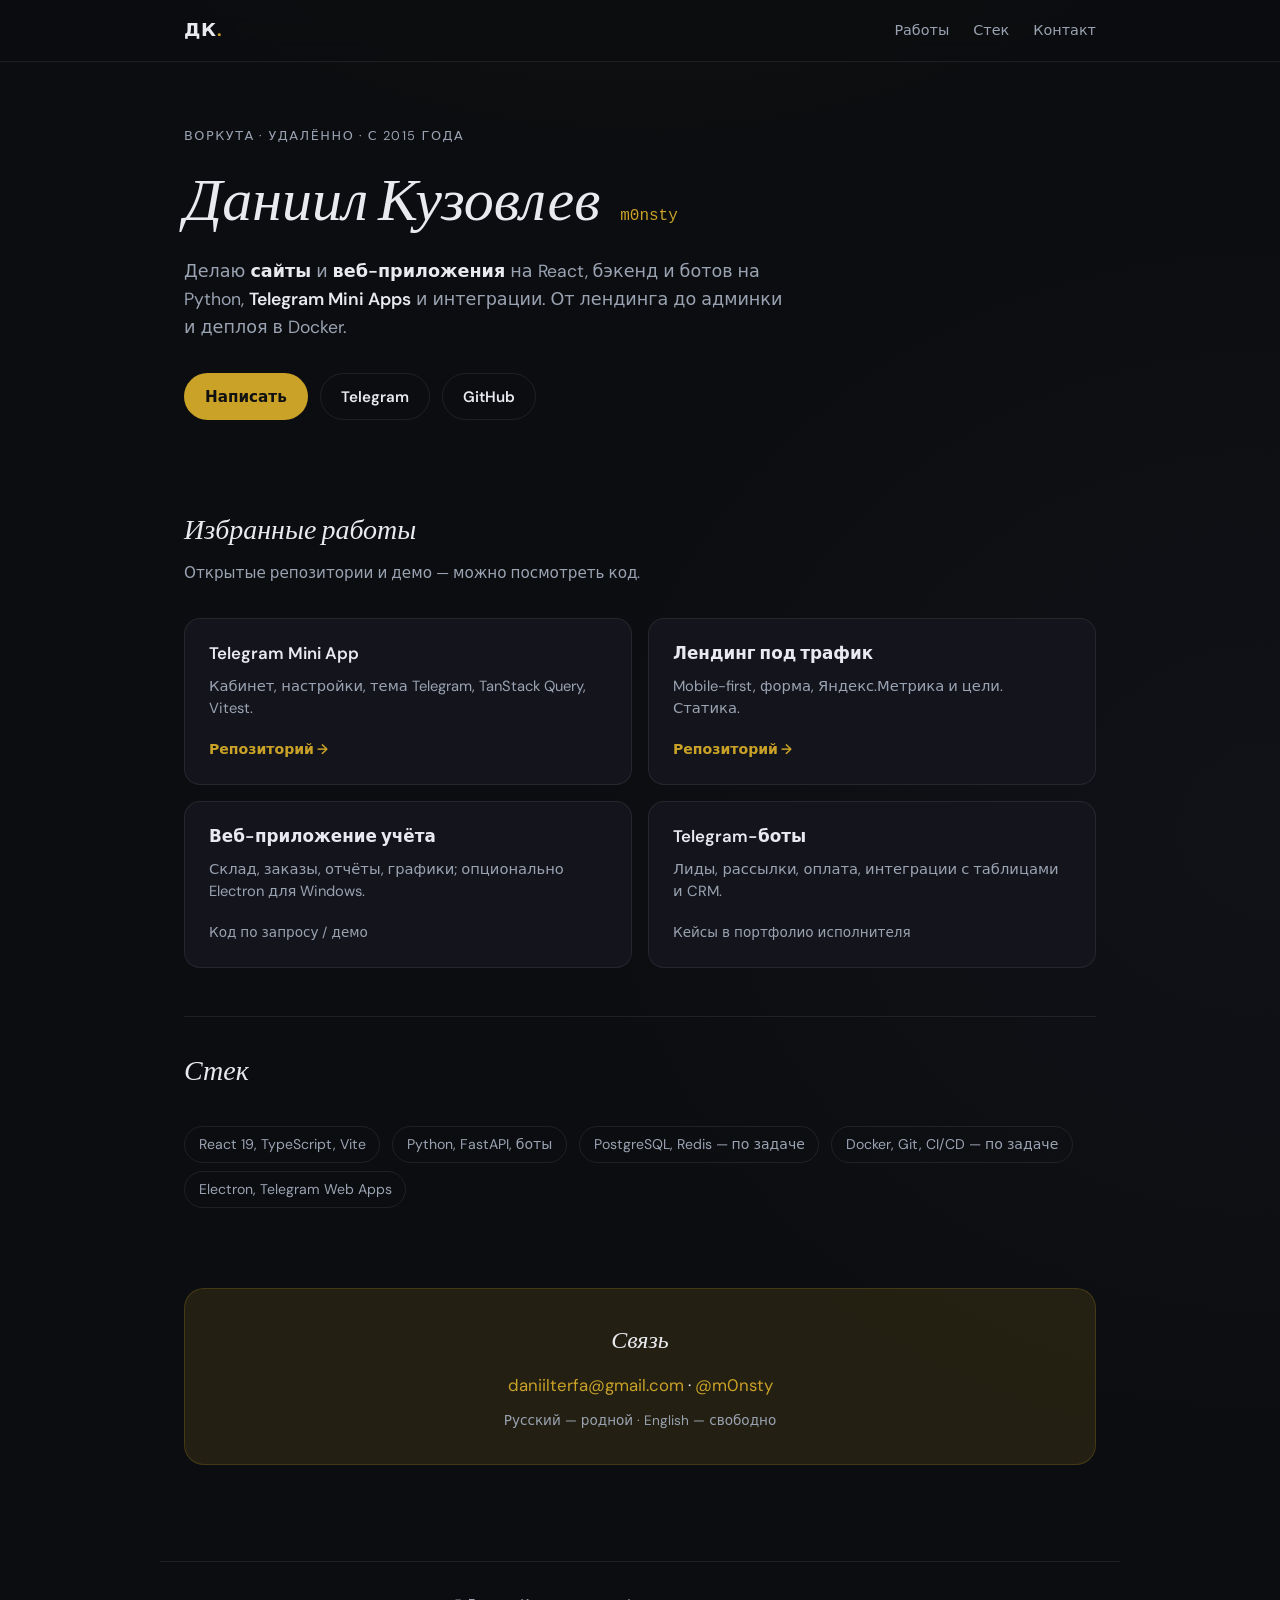
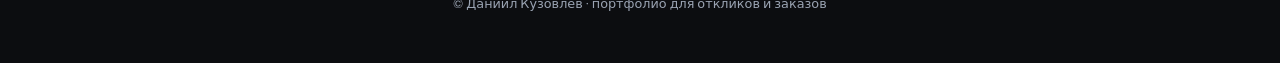
==== index.html @ 6a3954d8 "Initial portfolio" ====
<!DOCTYPE html>
<html lang="ru">
<head>
  <meta charset="utf-8" />
  <meta name="viewport" content="width=device-width, initial-scale=1" />
  <title>Даниил Кузовлев — веб-разработка, Python, Telegram</title>
  <meta name="description" content="Fullstack-разработчик: React, TypeScript, Python, Telegram-боты и Mini Apps. Воркута, удалённо." />
  <link rel="preconnect" href="https://fonts.googleapis.com" />
  <link rel="preconnect" href="https://fonts.gstatic.com" crossorigin />
  <link href="https://fonts.googleapis.com/css2?family=DM+Sans:ital,opsz,wght@0,9..40,400;0,9..40,500;0,9..40,600;0,9..40,700;1,9..40,400&family=Instrument+Serif:ital@0;1&display=swap" rel="stylesheet" />
  <link rel="stylesheet" href="styles.css" />
</head>
<body>
  <a class="skip-link" href="#main">К содержанию</a>
  <header class="header">
    <div class="header__inner">
      <a class="logo" href="#">ДК<span class="logo__dot">.</span></a>
      <nav class="nav" aria-label="Навигация">
        <a href="#work">Работы</a>
        <a href="#stack">Стек</a>
        <a href="#contact">Контакт</a>
      </nav>
    </div>
  </header>

  <main id="main">
    <section class="hero">
      <p class="hero__eyebrow">Воркута · удалённо · с 2015 года</p>
      <h1 class="hero__title">
        <span class="hero__name">Даниил Кузовлев</span>
        <span class="hero__nick">m0nsty</span>
      </h1>
      <p class="hero__lead">
        Делаю <strong>сайты</strong> и <strong>веб-приложения</strong> на React, бэкенд и ботов на Python,
        <strong>Telegram Mini Apps</strong> и интеграции. От лендинга до админки и деплоя в Docker.
      </p>
      <div class="hero__actions">
        <a class="btn btn--primary" href="mailto:daniilterfa@gmail.com">Написать</a>
        <a class="btn btn--ghost" href="https://t.me/m0nsty" target="_blank" rel="noopener">Telegram</a>
        <a class="btn btn--ghost" href="https://github.com/Daniilbyr" target="_blank" rel="noopener">GitHub</a>
      </div>
    </section>

    <section class="work" id="work" aria-labelledby="work-heading">
      <div class="section-head">
        <h2 id="work-heading">Избранные работы</h2>
        <p class="section-head__sub">Открытые репозитории и демо — можно посмотреть код.</p>
      </div>
      <ul class="work__grid">
        <li>
          <article class="card">
            <h3 class="card__title">Telegram Mini App</h3>
            <p class="card__text">Кабинет, настройки, тема Telegram, TanStack Query, Vitest.</p>
            <a class="card__link" href="https://github.com/Daniilbyr/tma-cabinet-demo" target="_blank" rel="noopener">Репозиторий →</a>
          </article>
        </li>
        <li>
          <article class="card">
            <h3 class="card__title">Лендинг под трафик</h3>
            <p class="card__text">Mobile-first, форма, Яндекс.Метрика и цели. Статика.</p>
            <a class="card__link" href="https://github.com/Daniilbyr/landing-traffic-demo" target="_blank" rel="noopener">Репозиторий →</a>
          </article>
        </li>
        <li>
          <article class="card">
            <h3 class="card__title">Веб-приложение учёта</h3>
            <p class="card__text">Склад, заказы, отчёты, графики; опционально Electron для Windows.</p>
            <span class="card__note">Код по запросу / демо</span>
          </article>
        </li>
        <li>
          <article class="card">
            <h3 class="card__title">Telegram-боты</h3>
            <p class="card__text">Лиды, рассылки, оплата, интеграции с таблицами и CRM.</p>
            <span class="card__note">Кейсы в портфолио исполнителя</span>
          </article>
        </li>
      </ul>
    </section>

    <section class="stack" id="stack" aria-labelledby="stack-heading">
      <div class="section-head">
        <h2 id="stack-heading">Стек</h2>
      </div>
      <ul class="stack__list">
        <li>React 19, TypeScript, Vite</li>
        <li>Python, FastAPI, боты</li>
        <li>PostgreSQL, Redis — по задаче</li>
        <li>Docker, Git, CI/CD — по задаче</li>
        <li>Electron, Telegram Web Apps</li>
      </ul>
    </section>

    <section class="contact" id="contact" aria-labelledby="contact-heading">
      <div class="contact__box">
        <h2 id="contact-heading">Связь</h2>
        <p class="contact__text">
          <a href="mailto:daniilterfa@gmail.com">daniilterfa@gmail.com</a>
          ·
          <a href="https://t.me/m0nsty" target="_blank" rel="noopener">@m0nsty</a>
        </p>
        <p class="contact__lang">Русский — родной · English — свободно</p>
      </div>
    </section>
  </main>

  <footer class="footer">
    <p>© Даниил Кузовлев · портфолио для откликов и заказов</p>
  </footer>
</body>
</html>
---- styles.css ----
/* Портфолио Даниил К. — с нуля, без зависимостей */
:root {
  --bg: #0c0d10;
  --bg-elevated: #14151c;
  --text: #e8eaef;
  --text-soft: #9aa3b2;
  --accent: #c9a227;
  --accent-dim: rgba(201, 162, 39, 0.12);
  --border: rgba(255, 255, 255, 0.08);
  --font: "DM Sans", system-ui, sans-serif;
  --font-display: "Instrument Serif", Georgia, serif;
}

*,
*::before,
*::after {
  box-sizing: border-box;
}

html {
  scroll-behavior: smooth;
}

body {
  margin: 0;
  font-family: var(--font);
  font-size: 1.05rem;
  line-height: 1.6;
  color: var(--text);
  background: var(--bg);
  background-image:
    radial-gradient(ellipse 120% 80% at 50% -30%, rgba(201, 162, 39, 0.08), transparent 50%),
    radial-gradient(ellipse 60% 40% at 100% 50%, rgba(80, 100, 140, 0.06), transparent);
  min-height: 100vh;
}

.skip-link {
  position: absolute;
  left: -9999px;
  z-index: 999;
  padding: 0.5rem 1rem;
  background: var(--accent);
  color: #111;
}

.skip-link:focus {
  left: 1rem;
  top: 1rem;
}

a {
  color: var(--accent);
  text-decoration: none;
  transition: opacity 0.2s;
}

a:hover {
  opacity: 0.85;
}

.header {
  position: sticky;
  top: 0;
  z-index: 10;
  border-bottom: 1px solid var(--border);
  background: rgba(12, 13, 16, 0.85);
  backdrop-filter: blur(12px);
}

.header__inner {
  max-width: 960px;
  margin: 0 auto;
  padding: 1rem 1.5rem;
  display: flex;
  align-items: center;
  justify-content: space-between;
  gap: 1rem;
}

.logo {
  font-weight: 700;
  font-size: 1.15rem;
  letter-spacing: 0.04em;
  color: var(--text);
}

.logo__dot {
  color: var(--accent);
}

.nav {
  display: flex;
  gap: 1.5rem;
  font-size: 0.9rem;
}

.nav a {
  color: var(--text-soft);
}

.nav a:hover {
  color: var(--text);
  opacity: 1;
}

main {
  max-width: 960px;
  margin: 0 auto;
  padding: 0 1.5rem 4rem;
}

.hero {
  padding: 4rem 0 3.5rem;
}

.hero__eyebrow {
  font-size: 0.8rem;
  letter-spacing: 0.12em;
  text-transform: uppercase;
  color: var(--text-soft);
  margin: 0 0 1.25rem;
}

.hero__title {
  margin: 0 0 1.5rem;
  display: flex;
  flex-wrap: wrap;
  align-items: baseline;
  gap: 0.75rem 1.25rem;
}

.hero__name {
  font-family: var(--font-display);
  font-size: clamp(2.5rem, 6vw, 3.75rem);
  font-weight: 400;
  font-style: italic;
  line-height: 1.1;
  color: var(--text);
}

.hero__nick {
  font-family: ui-monospace, monospace;
  font-size: 1rem;
  color: var(--accent);
  font-weight: 500;
}

.hero__lead {
  max-width: 38rem;
  margin: 0 0 2rem;
  color: var(--text-soft);
  font-size: 1.1rem;
}

.hero__lead strong {
  color: var(--text);
  font-weight: 600;
}

.hero__actions {
  display: flex;
  flex-wrap: wrap;
  gap: 0.75rem;
}

.btn {
  display: inline-flex;
  align-items: center;
  justify-content: center;
  padding: 0.65rem 1.25rem;
  font-size: 0.95rem;
  font-weight: 600;
  border-radius: 999px;
  border: 1px solid transparent;
}

.btn--primary {
  background: var(--accent);
  color: #111;
}

.btn--primary:hover {
  opacity: 0.92;
}

.btn--ghost {
  border-color: var(--border);
  color: var(--text);
}

.btn--ghost:hover {
  border-color: var(--accent);
  color: var(--accent);
  opacity: 1;
}

.section-head {
  margin-bottom: 2rem;
}

.section-head h2 {
  font-family: var(--font-display);
  font-size: 1.75rem;
  font-weight: 400;
  font-style: italic;
  margin: 0 0 0.5rem;
  color: var(--text);
}

.section-head__sub {
  margin: 0;
  color: var(--text-soft);
  font-size: 0.95rem;
}

.work {
  padding: 2rem 0 3rem;
}

.work__grid {
  list-style: none;
  margin: 0;
  padding: 0;
  display: grid;
  gap: 1rem;
}

@media (min-width: 640px) {
  .work__grid {
    grid-template-columns: 1fr 1fr;
  }
}

.card {
  height: 100%;
  padding: 1.35rem 1.5rem;
  background: var(--bg-elevated);
  border: 1px solid var(--border);
  border-radius: 16px;
  transition: border-color 0.2s, box-shadow 0.2s;
}

.card:hover {
  border-color: rgba(201, 162, 39, 0.25);
  box-shadow: 0 12px 40px rgba(0, 0, 0, 0.35);
}

.card__title {
  margin: 0 0 0.5rem;
  font-size: 1.05rem;
  font-weight: 600;
}

.card__text {
  margin: 0 0 1rem;
  font-size: 0.92rem;
  color: var(--text-soft);
  line-height: 1.5;
}

.card__link {
  font-size: 0.88rem;
  font-weight: 600;
}

.card__note {
  font-size: 0.85rem;
  color: var(--text-soft);
}

.stack {
  padding: 2rem 0 3rem;
  border-top: 1px solid var(--border);
}

.stack__list {
  margin: 0;
  padding: 0;
  list-style: none;
  display: flex;
  flex-wrap: wrap;
  gap: 0.5rem 0.75rem;
}

.stack__list li {
  padding: 0.4rem 0.85rem;
  font-size: 0.88rem;
  color: var(--text-soft);
  border: 1px solid var(--border);
  border-radius: 999px;
}

.contact {
  padding: 2rem 0;
}

.contact__box {
  padding: 2rem 1.5rem;
  border-radius: 20px;
  background: var(--accent-dim);
  border: 1px solid rgba(201, 162, 39, 0.2);
  text-align: center;
}

.contact__box h2 {
  font-family: var(--font-display);
  font-size: 1.5rem;
  font-weight: 400;
  font-style: italic;
  margin: 0 0 0.75rem;
}

.contact__text {
  margin: 0 0 0.75rem;
  font-size: 1.05rem;
}

.contact__lang {
  margin: 0;
  font-size: 0.85rem;
  color: var(--text-soft);
}

.footer {
  max-width: 960px;
  margin: 0 auto;
  padding: 2rem 1.5rem 3rem;
  border-top: 1px solid var(--border);
  text-align: center;
}

.footer p {
  margin: 0;
  font-size: 0.8rem;
  color: var(--text-soft);
}

@media (prefers-reduced-motion: reduce) {
  html {
    scroll-behavior: auto;
  }
}
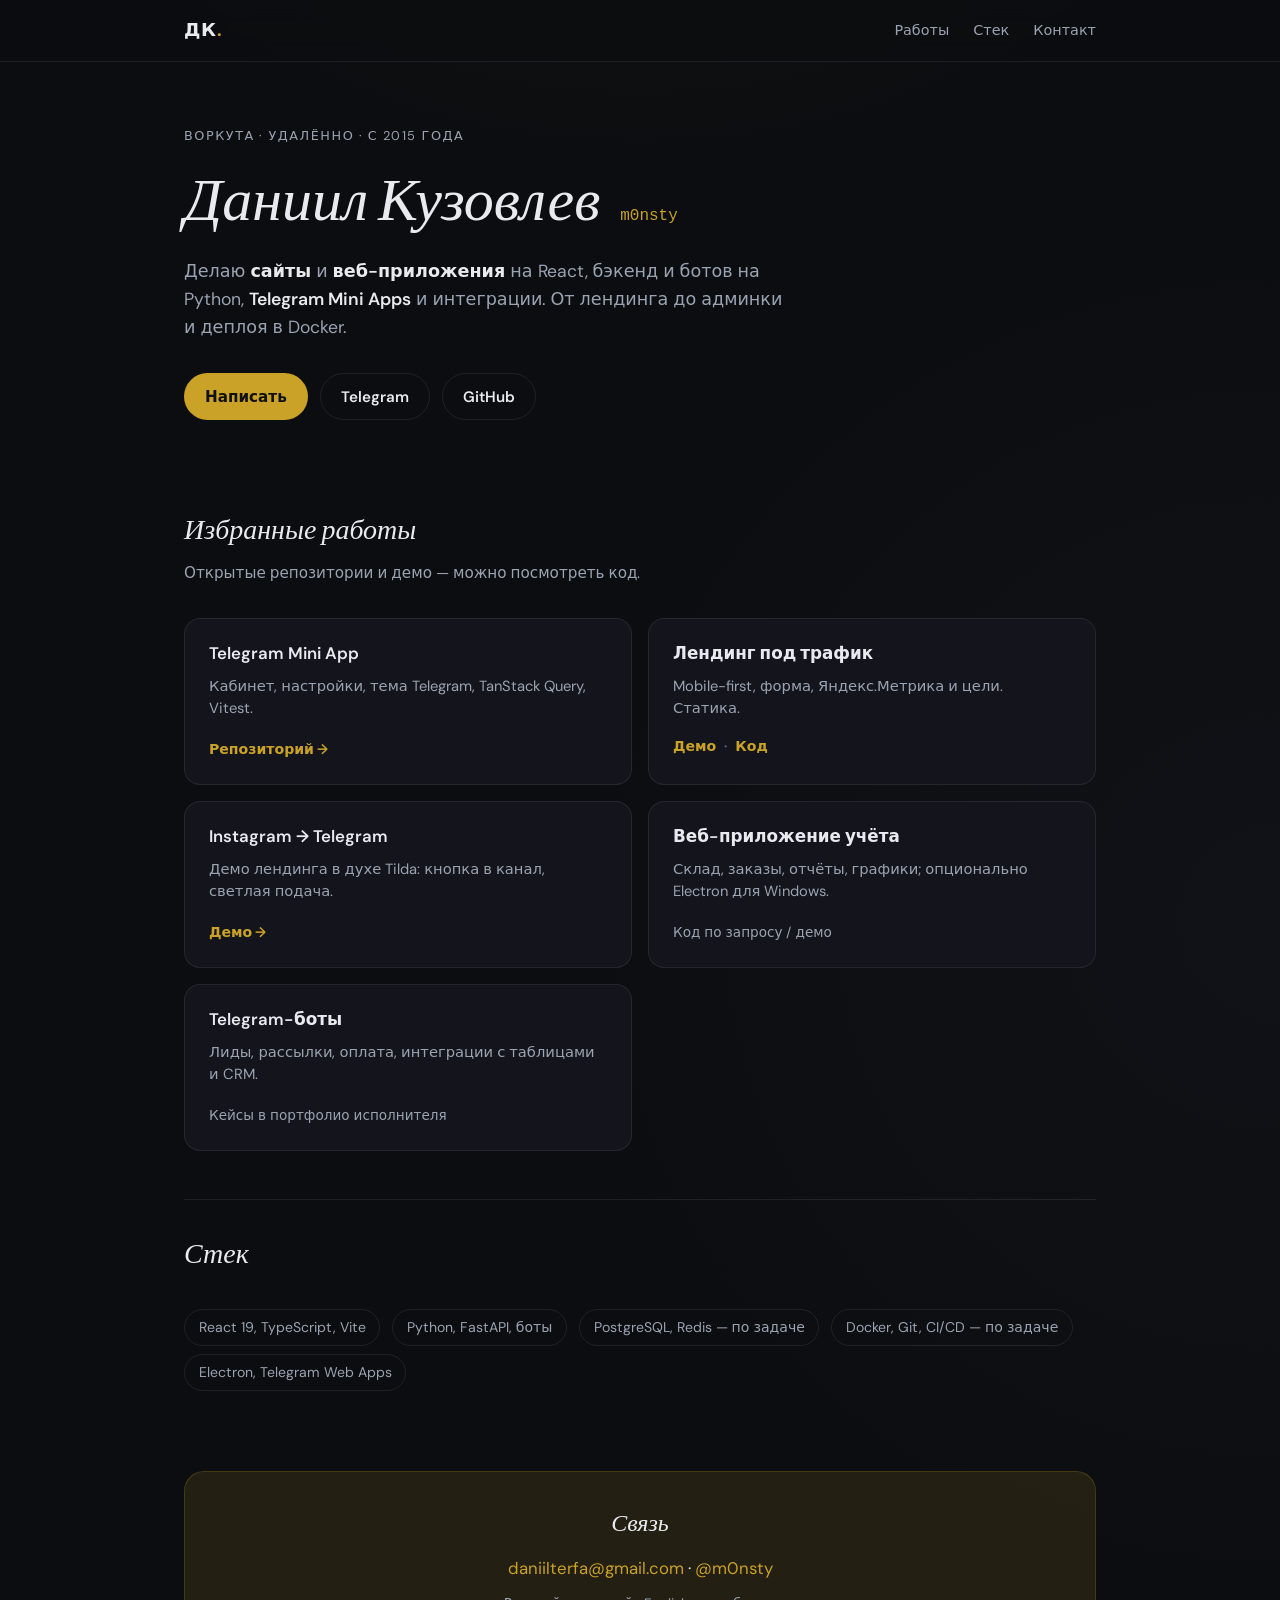
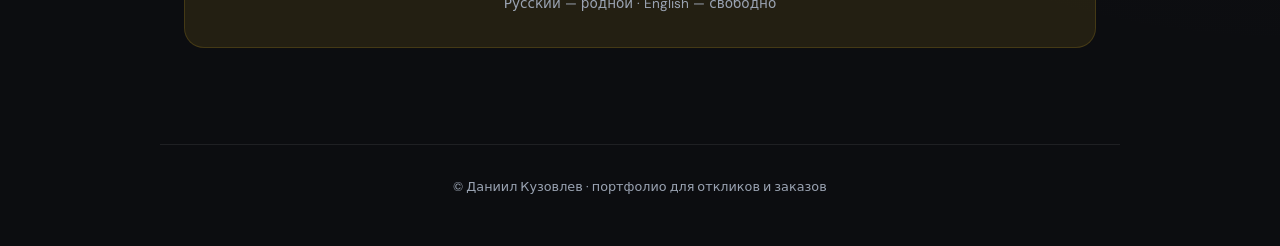
==== commit eac7ca6f: "Add landing demos: traffic and Instagram-Telegram, link from portfolio Made-with: Cursor" ====
--- a/index.html
+++ b/index.html
@@ -58,7 +58,18 @@
           <article class="card">
             <h3 class="card__title">Лендинг под трафик</h3>
             <p class="card__text">Mobile-first, форма, Яндекс.Метрика и цели. Статика.</p>
-            <a class="card__link" href="https://github.com/Daniilbyr/landing-traffic-demo" target="_blank" rel="noopener">Репозиторий →</a>
+            <p class="card__links">
+              <a class="card__link" href="landing-traffic-demo/">Демо</a>
+              <span class="card__sep" aria-hidden="true">·</span>
+              <a class="card__link" href="https://github.com/Daniilbyr/landing-traffic-demo" target="_blank" rel="noopener">Код</a>
+            </p>
+          </article>
+        </li>
+        <li>
+          <article class="card">
+            <h3 class="card__title">Instagram → Telegram</h3>
+            <p class="card__text">Демо лендинга в духе Tilda: кнопка в канал, светлая подача.</p>
+            <a class="card__link" href="tilda-style-ig-tg-example/">Демо →</a>
           </article>
         </li>
         <li>
--- a/styles.css
+++ b/styles.css
@@ -263,6 +263,21 @@
   font-weight: 600;
 }
 
+.card__links {
+  margin: 0;
+  display: flex;
+  flex-wrap: wrap;
+  gap: 0.35rem 0.5rem;
+  align-items: center;
+  font-size: 0.88rem;
+  font-weight: 600;
+}
+
+.card__sep {
+  color: var(--text-soft);
+  opacity: 0.6;
+}
+
 .card__note {
   font-size: 0.85rem;
   color: var(--text-soft);
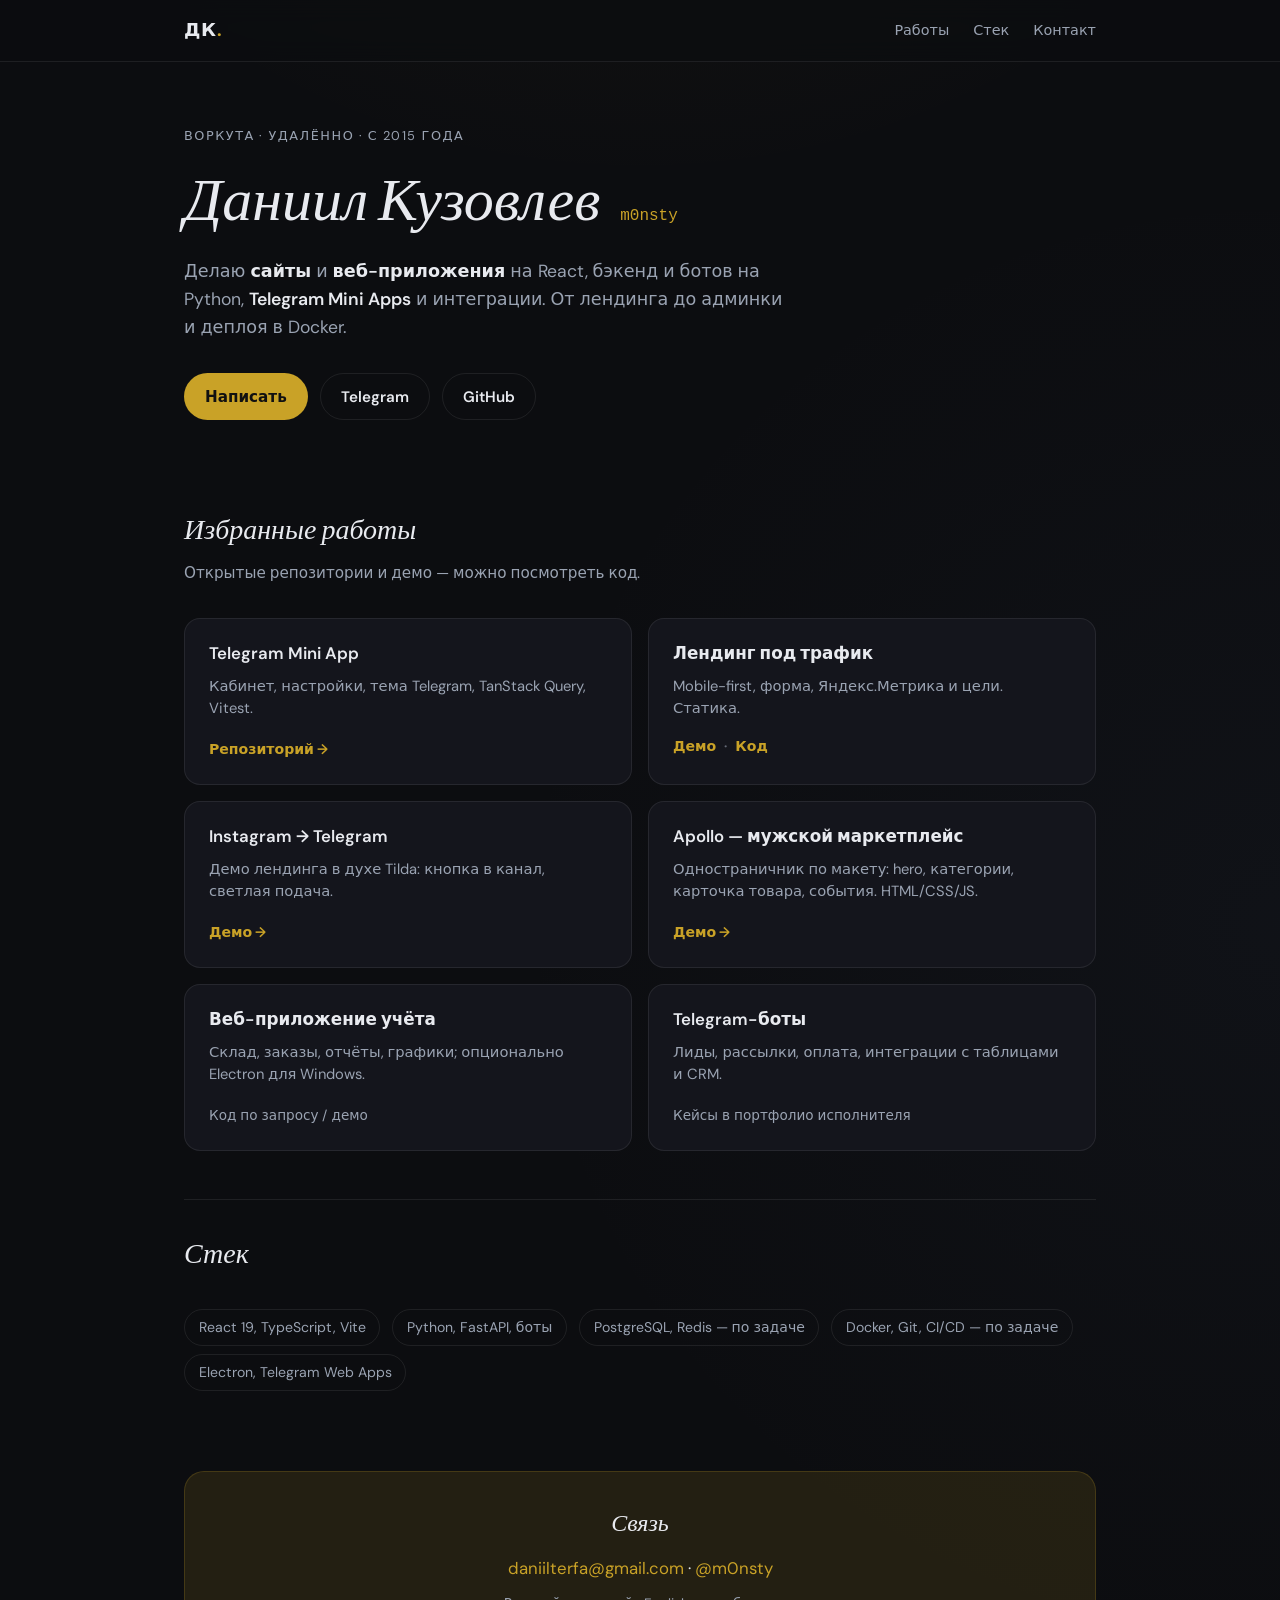
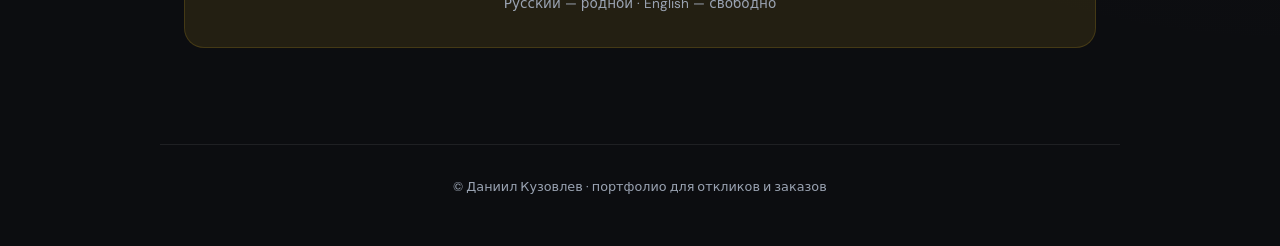
==== commit 3829512f: "Add Apollo men's marketplace one-page demo from Figma mockup Made-with: Cursor" ====
--- a/index.html
+++ b/index.html
@@ -74,6 +74,13 @@
         </li>
         <li>
           <article class="card">
+            <h3 class="card__title">Apollo — мужской маркетплейс</h3>
+            <p class="card__text">Одностраничник по макету: hero, категории, карточка товара, события. HTML/CSS/JS.</p>
+            <a class="card__link" href="apollo-men-landing/">Демо →</a>
+          </article>
+        </li>
+        <li>
+          <article class="card">
             <h3 class="card__title">Веб-приложение учёта</h3>
             <p class="card__text">Склад, заказы, отчёты, графики; опционально Electron для Windows.</p>
             <span class="card__note">Код по запросу / демо</span>
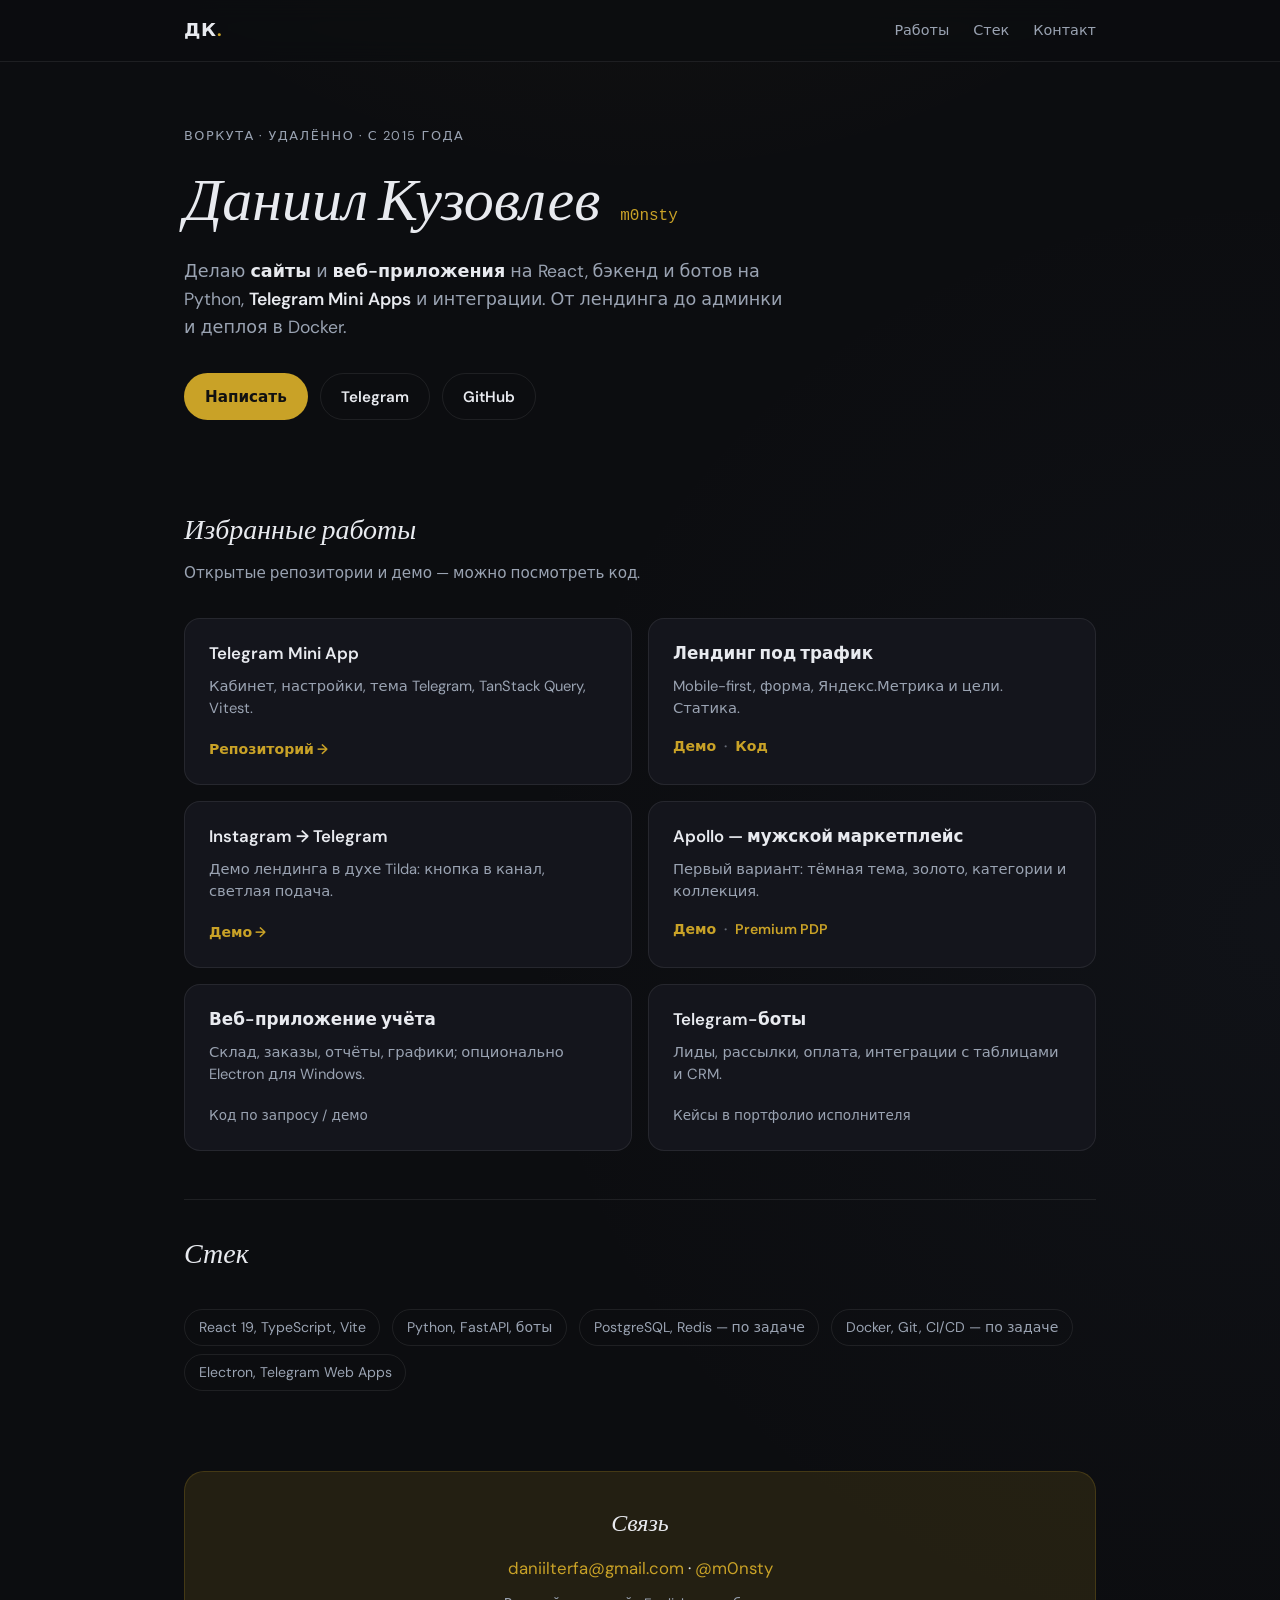
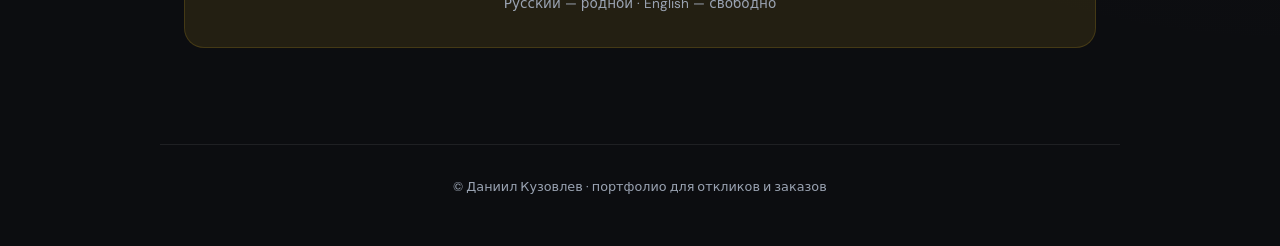
==== commit 4b1c2f56: "Add apollo-premium PDP: monochrome layout per Figma refs Made-with: Cursor" ====
--- a/index.html
+++ b/index.html
@@ -75,8 +75,12 @@
         <li>
           <article class="card">
             <h3 class="card__title">Apollo — мужской маркетплейс</h3>
-            <p class="card__text">Одностраничник по макету: hero, категории, карточка товара, события. HTML/CSS/JS.</p>
-            <a class="card__link" href="apollo-men-landing/">Демо →</a>
+            <p class="card__text">Первый вариант: тёмная тема, золото, категории и коллекция.</p>
+            <p class="card__links">
+              <a class="card__link" href="apollo-men-landing/">Демо</a>
+              <span class="card__sep" aria-hidden="true">·</span>
+              <a class="card__link" href="apollo-premium/">Premium PDP</a>
+            </p>
           </article>
         </li>
         <li>
